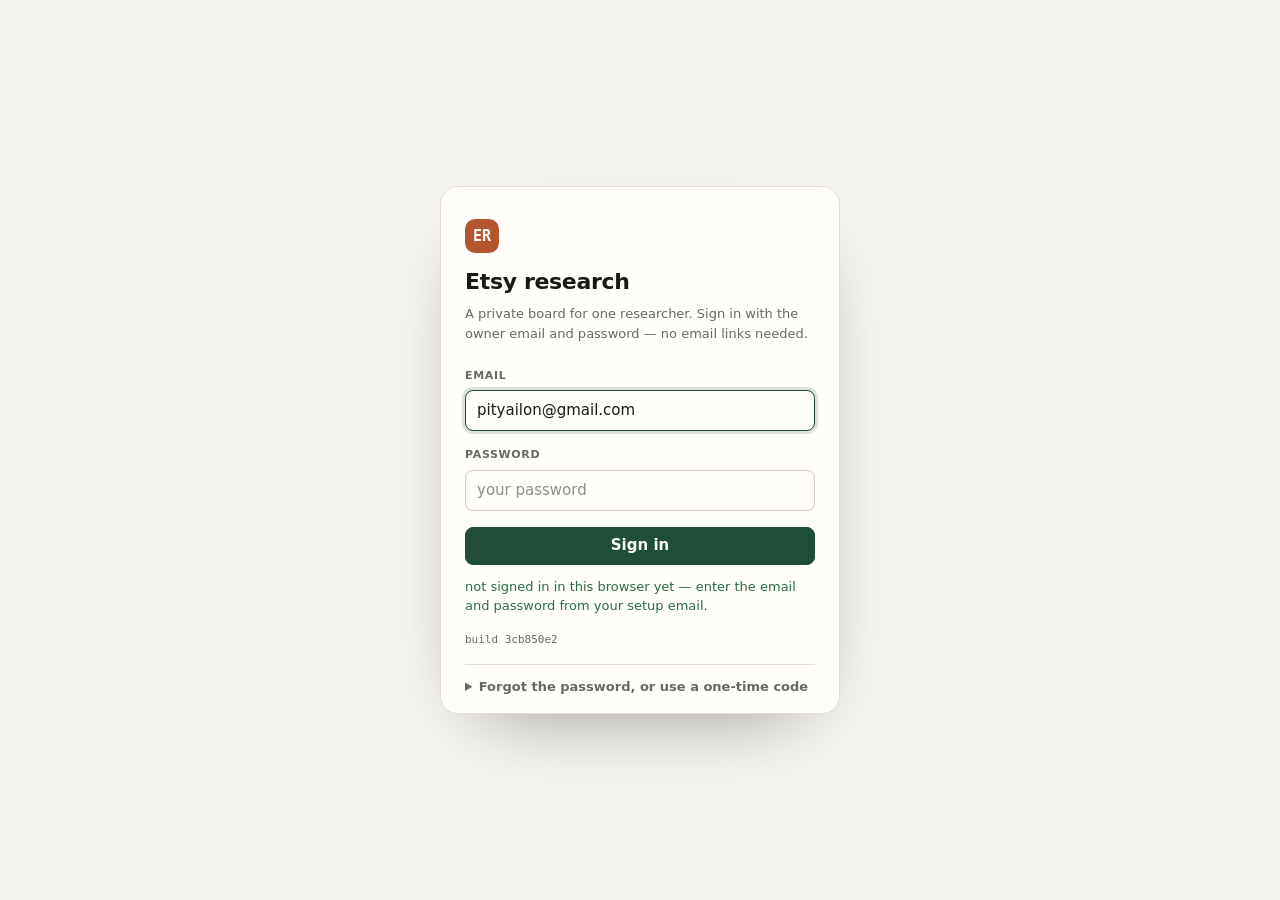
==== index.html @ 50ac9132 "pages: publish the Etsy research board" ====
<!doctype html>
<html lang="en">
<head>
<meta charset="utf-8">
<meta name="build" content="3cb850e2">
<script>
  // Record failures before app.js runs: without this a thrown boot() looks
  // exactly like "signed in but the board never appeared".
  window.__errs = [];
  addEventListener('error', (e) => window.__errs.push(`${e.message} @ ${e.filename}:${e.lineno}`));
  // boot failsafe: if app.js never resolves the session, show the gate anyway
  setTimeout(() => {
    if (document.body.dataset.auth !== 'pending') return;
    document.body.dataset.auth = 'out';
    var g = document.getElementById('gate');
    if (g) g.hidden = false;   // [hidden] now really hides, so clear it
  }, 7000);
  addEventListener('unhandledrejection', (e) => window.__errs.push(`promise: ${(e.reason && e.reason.message) || e.reason}`));
</script>
<meta name="viewport" content="width=device-width, initial-scale=1">
<title>Etsy research — a private board for picking niches</title>
<meta name="description" content="What Etsy sells for each keyword: prices, favourite counts, seller strength and how the search results move over time.">
<meta name="color-scheme" content="light dark">
<link rel="stylesheet" href="./styles.css?v=f08a463a">
<link rel="icon" href="data:image/svg+xml,<svg xmlns='http://www.w3.org/2000/svg' viewBox='0 0 100 100'><rect width='100' height='100' rx='22' fill='%23b4552d'/><text x='50' y='68' font-family='system-ui' font-size='54' font-weight='600' text-anchor='middle' fill='%23fff'>E</text></svg>">
</head>
<body data-auth="pending">
<a class="skip" href="#browse">Skip to the listings</a>
<div id="boot-splash">Checking your session…</div>

<div id="banner" class="banner" hidden></div>

<header class="appbar">
  <div class="shell appbar-in">
    <div class="brand">
      <span class="brand-mark" aria-hidden="true">ER</span>
      <span class="brand-text">
        <b>Etsy research</b>
        <span>private board</span>
      </span>
    </div>
    <div class="appbar-right">
      <span class="crawl-state" title="When the crawler last wrote a listing">
        <span class="dot" id="s-dot"></span>
        <span id="s-seen">—</span>
      </span>
      <button class="btn ghost sm" id="acct-btn" title="account">account</button>
    </div>
  </div>
</header>

<main class="shell">

  <!-- ── at a glance ───────────────────────────────────────────────────── -->
  <section class="kpis" aria-label="What the board holds">
    <div class="kpi">
      <span class="kpi-label">Listings</span>
      <b id="s-listings">—</b>
      <span class="kpi-note">unique products, de-duplicated by Etsy id</span>
    </div>
    <div class="kpi">
      <span class="kpi-label">Readings</span>
      <b id="s-snaps">—</b>
      <span class="kpi-note">price and favourite readings over time</span>
    </div>
    <div class="kpi">
      <span class="kpi-label">Keywords</span>
      <b id="s-queue">—</b>
      <span class="kpi-note">on the crawl schedule</span>
    </div>
    <div class="kpi kpi-budget">
      <span class="kpi-label">Search pages today</span>
      <b id="kpi-pages">—</b>
      <span class="kpi-note" id="kpi-pages-note">loading budget…</span>
      <div class="meter"><i id="kpi-meter"></i></div>
    </div>
  </section>

  <!-- ── market ────────────────────────────────────────────────────────── -->
  <section class="card-block" id="market" aria-labelledby="market-title">
    <div class="block-head">
      <div>
        <h2 id="market-title">Market</h2>
        <div class="title-row"><h3>What each keyword is actually worth</h3></div>
        <p class="block-sub">
          One row per keyword, from its most recent crawl. Read left to right:
          <b>the going price</b>, then <b>how much demand the winners have</b>, then
          <b>how weak the field is</b> — a high price with weak sellers is the opening.
        </p>
      </div>
    </div>

    <div class="table-wrap">
      <table class="data market-table">
        <thead>
          <tr>
            <th scope="col">Keyword</th>
            <th scope="col">Listings in crawl</th>
            <th scope="col">Median price</th>
            <th scope="col">Top 10% favourites</th>
            <th scope="col">Weak sellers</th>
            <th scope="col">Listed ≤ 90 days</th>
            <th scope="col">Next check</th>
          </tr>
        </thead>
        <tbody id="market-body"></tbody>
      </table>
    </div>
    <p class="empty-inline" id="market-empty" hidden>
      Nothing measured yet. Add a keyword below and the next crawl fills this table in.
    </p>

    <p class="note">
      <b>Listings in crawl</b> is the size of that keyword's most recent sample, not its whole
      market. The two shares are measured over the same sample — “listed ≤ 90 days” only counts
      crawls from 6 November 2026 onward, so older rows show a dash rather than a guess.
    </p>

    <dl class="legend">
      <div>
        <dt>Top 10% favourites</dt>
        <dd>The favourite count that puts a listing in the best tenth of results — the bar a new listing has to clear.</dd>
      </div>
      <div>
        <dt>Weak sellers</dt>
        <dd>Share of results with fewer than 50 reviews. High means the field is soft and a new shop can rank.</dd>
      </div>
      <div>
        <dt>Listed ≤ 90 days</dt>
        <dd>Share of listings created in the last three months. High means Etsy is still letting newcomers in.</dd>
      </div>
    </dl>
  </section>

  <!-- ── listings ──────────────────────────────────────────────────────── -->
  <section class="card-block" id="browse" aria-labelledby="browse-title">
    <div class="block-head">
      <div>
        <h2 id="browse-title">Listings</h2>
        <div class="title-row"><h3>Every product the crawler has captured</h3></div>
      </div>
      <div class="toolbar">
        <label class="search-wrap" aria-label="Search listings">
          <svg viewBox="0 0 24 24" aria-hidden="true"><circle cx="11" cy="11" r="7"></circle><path d="m16.5 16.5 4 4"></path></svg>
          <input type="text" id="q" placeholder="Search title, shop or description">
        </label>
        <div class="seg" id="seg" role="group" aria-label="Filter listings">
          <button data-status="all" aria-pressed="true">All</button>
          <button data-status="rising" aria-pressed="false">Rising</button>
          <button data-status="new" aria-pressed="false">New</button>
          <button data-status="starred" aria-pressed="false">Shortlisted</button>
          <button data-status="organic" aria-pressed="false">No ads</button>
        </div>
        <div class="field">
          <select id="sort" aria-label="Sort listings">
            <option value="favorites">Most favourites</option>
            <option value="momentum">Biggest gain since last crawl</option>
            <option value="newest">Newest first seen</option>
            <option value="price_asc">Price, low to high</option>
            <option value="price_desc">Price, high to low</option>
            <option value="reviews">Most reviewed</option>
          </select>
        </div>
        <div class="count" id="count"></div>
      </div>
    </div>

    <div class="grid" id="grid"></div>
    <div class="more" id="more-wrap" hidden><button class="btn ghost" id="more">Show more</button></div>
    <div class="empty" id="empty" hidden>Nothing matches yet. Add a keyword below — the crawler picks it up within the hour.</div>
  </section>

  <!-- ── crawler ───────────────────────────────────────────────────────── -->
  <section class="card-block block-secondary" id="crawler" aria-labelledby="crawler-title">
    <div class="block-head">
      <div>
        <h2 id="crawler-title">Crawler</h2>
        <div class="title-row"><h3>What gets crawled, and when</h3></div>
        <p class="block-sub">
          Each keyword has its own timer and its own place in the search results.
          One wake-up always fetches two search pages, then visits every new listing on them.
        </p>
      </div>
      <div class="now" id="next-up"></div>
    </div>

    <form class="queue-form" id="kw-form" autocomplete="off">
      <div class="field grow">
        <label for="kw">Add a keyword</label>
        <input type="text" id="kw" placeholder="e.g. personalised wedding gift" required minlength="2" maxlength="80">
      </div>
      <div class="field">
        <label for="kw-depth">Page depth <button type="button" class="help" data-help="depth" aria-label="What is page depth?">?</button></label>
        <input type="number" id="kw-depth" value="20" min="1" max="100">
      </div>
      <div class="field">
        <label for="kw-interval">Check every</label>
        <select id="kw-interval"></select>
      </div>
      <button class="btn" type="submit">Add to queue</button>
    </form>

    <div class="bulk" id="bulk" hidden>
      <b id="bulk-count">0 selected</b>
      <span class="bulk-label">check every</span>
      <select id="bulk-interval" aria-label="Interval for selected keywords"></select>
      <button class="btn sm" id="bulk-apply" type="button">Apply</button>
      <button class="btn ghost sm" id="bulk-clear" type="button">Clear</button>
    </div>

    <div class="table-wrap">
      <table class="queue">
        <thead>
          <tr>
            <th class="chk"><input type="checkbox" id="check-all" aria-label="Select all keywords"></th>
            <th>Keyword</th>
            <th>Check every</th>
            <th>Depth</th>
            <th>Lap progress</th>
            <th>Next check</th>
            <th>Last run</th>
            <th class="acts"></th>
          </tr>
        </thead>
        <tbody id="queue-body"></tbody>
      </table>
      <p class="queue-empty" id="queue-empty" hidden>No keywords yet. Add one above and the runner picks it up within the hour.</p>
    </div>

    <div class="explainers">
      <details class="explain" id="explain-depth">
        <summary>What is “page depth”?</summary>
        <div class="explain-body" id="depth-explain"></div>
      </details>
      <details class="explain" id="explain-interval">
        <summary>What does “check every” change?</summary>
        <div class="explain-body" id="interval-explain"></div>
      </details>
    </div>

    <div class="budget">
      <div class="budget-head">
        <b>Today's crawl budget</b>
        <span id="budget-text">—</span>
      </div>
      <div class="meter"><i id="budget-bar"></i></div>
      <div class="budget-foot">
        <span id="demand-text"></span>
        <span class="budget-set">
          <label for="budget-input">pages/day</label>
          <input type="number" id="budget-input" min="6" max="200" step="2">
          <button class="btn ghost sm" id="budget-save" type="button">Save</button>
        </span>
      </div>
    </div>
  </section>

  <!-- ── runs ──────────────────────────────────────────────────────────── -->
  <section class="card-block" id="runs-block" aria-labelledby="runs-title">
    <div class="block-head">
      <div>
        <h2 id="runs-title">Recent slices</h2>
        <div class="title-row"><h3>Every wake-up, and whether Etsy let it through</h3></div>
        <p class="block-sub">A slice is two search pages plus the listings on them. Challenges are the slider puzzles Etsy served.</p>
      </div>
    </div>
    <div class="table-wrap">
      <table class="runs">
        <thead><tr><th>Started</th><th>Keyword</th><th>Pages</th><th>Result</th><th>Listings</th><th>Challenges</th></tr></thead>
        <tbody id="runs"></tbody>
      </table>
    </div>
  </section>
</main>

<div class="scrim" id="scrim"></div>
<aside class="drawer" id="drawer" aria-hidden="true" aria-label="Listing details">
  <button class="close" id="drawer-close" aria-label="Close">✕</button>
  <div id="drawer-body"></div>
</aside>

<div class="scrim2" id="confirm-scrim" hidden></div>
<div class="modal small" id="confirm" role="dialog" aria-modal="true" aria-labelledby="confirm-title" hidden>
  <h3 id="confirm-title">Are you sure?</h3>
  <p class="sub" id="confirm-body"></p>
  <div class="modal-foot">
    <button class="btn" id="confirm-ok" type="button">Confirm</button>
    <button class="btn ghost" id="confirm-cancel" type="button">Cancel</button>
  </div>
</div>

<!-- ── sign-in gate ────────────────────────────────────────────────────── -->
<section class="gate" id="gate" hidden>
  <form class="gate-card" id="gate-form" onsubmit="return window.__gateReady ? true : window.__gateStale()">
    <div class="gate-mark" aria-hidden="true">ER</div>
    <h1>Etsy research</h1>
    <p class="gate-sub">A private board for one researcher. Sign in with the owner email and password — no email links needed.</p>
    <label for="gate-email">Email</label>
    <input type="email" id="gate-email" value="pityailon@gmail.com" autocomplete="username" spellcheck="false" required>
    <label for="gate-pw">Password</label>
    <input type="password" id="gate-pw" autocomplete="current-password" autocapitalize="off" autocorrect="off" spellcheck="false" placeholder="your password" required>
    <button class="btn" id="gate-signin" type="submit">Sign in</button>
    <p class="gate-msg" id="gate-msg" hidden></p>
    <p class="gate-foot mono-note">build <span id="build-tag">not loaded</span></p>
    <details class="gate-alt">
      <summary>Forgot the password, or use a one-time code</summary>
      <p>Type the code from a sign-in email, paste a sign-in link, or send yourself a fresh link.</p>
      <input type="text" id="gate-paste" placeholder="8-digit code, or the whole link" spellcheck="false" autocomplete="off">
      <button class="btn ghost" id="gate-verify" type="button">Sign in with this</button>
      <button class="btn ghost" id="gate-send" type="button">Email me a link instead</button>
    </details>
  </form>
</section>

<div class="toast" id="toast" role="status" aria-live="polite"></div>

<div class="scrim2" id="acct-scrim" hidden></div>
<div class="modal small" id="acct" hidden role="dialog" aria-modal="true" aria-labelledby="acct-title">
  <h2 id="acct-title">Account</h2>
  <p class="mono-note">Signed in as <b id="acct-who">—</b></p>
  <div class="modal-actions">
    <button class="btn ghost" id="acct-close" type="button">Close</button>
    <button class="btn ghost" id="acct-pw" type="button">Change password</button>
    <button class="btn danger" id="acct-out" type="button">Sign out</button>
  </div>
</div>

<div class="scrim2" id="pw-scrim" hidden></div>
<div class="modal small" id="pw" hidden role="dialog" aria-modal="true" aria-labelledby="pw-title">
  <h2 id="pw-title">Change password</h2>
  <label for="pw-new">New password</label>
  <input type="password" id="pw-new" autocomplete="new-password" autocapitalize="off" autocorrect="off" spellcheck="false" placeholder="at least 6 characters">
  <label for="pw-new2">Repeat it</label>
  <input type="password" id="pw-new2" autocomplete="new-password">
  <p class="mono-note" id="pw-msg"></p>
  <div class="modal-actions">
    <button class="btn ghost" id="pw-cancel" type="button">Cancel</button>
    <button class="btn" id="pw-save" type="button">Save password</button>
  </div>
</div>

<script>
  // "I click Sign in and nothing happens" means app.js never ran: GitHub Pages
  // caches HTML for 10 minutes, so a stale index.html can point at a stale (or
  // missing) app.js while the page still looks finished.
  //   * the build id is fetched fresh every load and the scripts loaded with it,
  //     so an old shell still executes the newest code;
  //   * if the app never binds the form, pressing the button explains itself
  //     instead of quietly reloading the page.
  window.__gateStale = function () {
    var m = document.getElementById('gate-msg');
    if (m) {
      m.hidden = false;
      m.innerHTML = 'This page did not finish loading. <a href="./?v=' + Date.now() +
        '">Reload the latest version</a> and try again.';
    }
    return false;
  };

  (function () {
    function load(file, ver) {
      return new Promise(function (resolve) {
        var el = document.createElement('script');
        el.src = './' + file + (ver ? '?v=' + ver : '');
        el.onload = el.onerror = resolve;
        document.body.appendChild(el);
      });
    }
    function boot(ver) {
      window.__BUILD = ver || '';
      // same reason as the scripts: a content-hashed href defeats the 10-minute
      // cache even when the shell itself is stale
      var css = document.querySelector('link[href*="./styles.css?v=f08a463a"]');
      if (css && ver) css.href = './styles.css?v=' + ver;
      return load('config.js', ver).then(function () { return load('app.js', ver); });
    }
    fetch('./version.json?t=' + Date.now(), { cache: 'no-store' })
      .then(function (r) { return r.ok ? r.json() : {}; })
      .then(function (v) { return boot(v && v.build); })
      .catch(function () { return boot(''); });
  })();
</script>
</body>
</html>
---- styles.css ----
/* ─────────────────────────────────────────────────────────────────────────────
   Etsy research — board styles

   Design notes
   ------------
   Surface: Monitor (primary) + Explore (secondary). The board is read at a
   glance, several times a day: numbers first, decoration last. So the layout is
   a KPI strip → a market table (the decision) → the listing grid → the crawler
   machinery. No hero, no icon tiles, no gradients.

   Tokens only. Every colour, space and radius below is a variable, so the dark
   variant is a token override rather than a second stylesheet. Numbers are
   tabular everywhere they can change, so columns do not jitter between crawls.
   ──────────────────────────────────────────────────────────────────────────── */

:root {
  color-scheme: light;

  /* surfaces */
  --paper: #f6f4ef;
  --surface: #fffefb;
  --surface-2: #f1eee6;
  --surface-3: #e9e5db;
  --line: #e3ded2;
  --line-strong: #d2cbbd;

  /* ink */
  --ink: #171a16;
  --ink-2: #3c423a;
  --muted: #656b61;   /* 4.99 on paper, 5.44 on surface — passes AA at 12px */
  --muted-2: #8b9186;

  /* accents — terracotta is Etsy's, green is "your money" */
  --brand: #b4552d;
  --brand-soft: #f6e7df;
  --accent: #1f4d3a;
  --accent-soft: #e4ece5;
  --up: #2c6a45;
  --down: #9c3d2e;
  --warn: #8d601c;
  --warn-soft: #f7ecd8;

  /* shape */
  --r-sm: 8px;
  --r: 12px;
  --r-lg: 18px;
  --shadow-1: 0 1px 2px rgb(23 26 22 / .05);
  --shadow-2: 0 1px 2px rgb(23 26 22 / .05), 0 10px 28px -12px rgb(23 26 22 / .18);

  /* type */
  --font: ui-sans-serif, system-ui, -apple-system, "Segoe UI", Roboto, "Helvetica Neue", Arial, sans-serif;
  --mono: ui-monospace, SFMono-Regular, "SF Mono", Menlo, Consolas, monospace;
  --t-xs: .6875rem;
  --t-sm: .8125rem;
  --t-base: .9375rem;
  --t-md: 1.0625rem;
  --t-lg: 1.375rem;
  --t-xl: 1.75rem;

  /* space */
  --s-1: 4px; --s-2: 8px; --s-3: 12px; --s-4: 16px;
  --s-5: 24px; --s-6: 32px; --s-7: 48px;
}

@media (prefers-color-scheme: dark) {
  :root {
    color-scheme: dark;
    --paper: #141614;
    --surface: #1b1e1b;
    --surface-2: #212521;
    --surface-3: #2a2e29;
    --line: #2e332d;
    --line-strong: #3d423b;
    --ink: #f2f1ec;
    --ink-2: #cfd2c9;
    --muted: #9aa093;
    --muted-2: #7d8377;
    --brand: #d97a52;
    --brand-soft: #3a251c;
    --accent: #7fb79a;
    --accent-soft: #22352b;
    --up: #7fb79a;
    --down: #e08d7c;
    --warn: #d9b072;
    --warn-soft: #33291a;
    --shadow-1: 0 1px 2px rgb(0 0 0 / .4);
    --shadow-2: 0 1px 2px rgb(0 0 0 / .4), 0 12px 30px -14px rgb(0 0 0 / .7);
  }
  .thumb img { filter: brightness(.94); }
}

*, *::before, *::after { box-sizing: border-box; }

html { -webkit-text-size-adjust: 100%; }

body {
  margin: 0;
  background: var(--paper);
  color: var(--ink);
  font: var(--t-base)/1.5 var(--font);
  -webkit-font-smoothing: antialiased;
  text-rendering: optimizeLegibility;
}

h1, h2, h3, h4 { margin: 0; line-height: 1.2; letter-spacing: -.015em; font-weight: 600; }
p { margin: 0; }
a { color: inherit; }
b, strong { font-weight: 600; }

/* every number that can change is tabular */
.num, .kpi b, .data td, .data th, .price, .delta, .stat b, .kv dd, .meter-note,
.metrics b, .share b, .count, .runs td, .runs th, .budget-head b {
  font-variant-numeric: tabular-nums;
  font-feature-settings: "tnum" 1, "ss01" 1;
}

.skip {
  position: absolute; left: -999px; top: 0; z-index: 100;
  background: var(--surface); color: var(--ink); padding: 10px 14px;
  border: 1px solid var(--line-strong); border-radius: var(--r-sm);
}
.skip:focus { left: 12px; top: 12px; }

:focus-visible {
  outline: 2px solid var(--accent);
  outline-offset: 2px;
  border-radius: 4px;
}

/* ── shell ─────────────────────────────────────────────────────────────────── */
.shell {
  width: 100%;
  max-width: 1440px;
  margin-inline: auto;
  padding-inline: clamp(16px, 3vw, 40px);
}
main.shell { padding-bottom: 96px; }

/* ── app bar ───────────────────────────────────────────────────────────────── */
.appbar {
  position: sticky; top: 0; z-index: 30;
  background: color-mix(in oklab, var(--paper) 88%, transparent);
  backdrop-filter: blur(12px) saturate(1.2);
  border-bottom: 1px solid var(--line);
}
.appbar-in {
  display: flex; align-items: center; gap: var(--s-4);
  min-height: 58px;
}
.brand { display: flex; align-items: center; gap: 10px; min-width: 0; }
.brand-mark {
  width: 26px; height: 26px; border-radius: 8px; flex: none;
  background: var(--brand); color: #fff;
  display: grid; place-items: center;
  font: 600 13px/1 var(--mono);
  letter-spacing: -.02em;
}
.brand-text { display: flex; flex-direction: column; line-height: 1.15; min-width: 0; }
.brand-text b { font-size: var(--t-base); letter-spacing: -.01em; }
.brand-text span { font-size: var(--t-xs); color: var(--muted); letter-spacing: .06em; text-transform: uppercase; }

.appbar-right { margin-left: auto; display: flex; align-items: center; gap: var(--s-3); }
.crawl-state {
  display: inline-flex; align-items: center; gap: 7px;
  font-size: var(--t-sm); color: var(--muted);
  padding: 5px 11px; border: 1px solid var(--line); border-radius: 999px;
  background: var(--surface); white-space: nowrap;
}
.dot { width: 7px; height: 7px; border-radius: 50%; background: var(--up); flex: none; }
.dot.warn { background: var(--warn); }
.dot.off { background: var(--down); }
.dot.live { box-shadow: 0 0 0 3px color-mix(in oklab, var(--up) 22%, transparent); }

/* ── buttons & controls ────────────────────────────────────────────────────── */
.btn {
  font: 550 var(--t-base)/1 var(--font);
  display: inline-flex; align-items: center; justify-content: center; gap: 7px;
  min-height: 38px; padding: 0 16px;
  border-radius: var(--r-sm); border: 1px solid var(--accent);
  background: var(--accent); color: #fdfcf9; cursor: pointer;
  transition: background .14s ease, border-color .14s ease, transform .08s ease;
}
.btn:hover { background: color-mix(in oklab, var(--accent) 88%, black); border-color: color-mix(in oklab, var(--accent) 88%, black); }
.btn:active { transform: translateY(1px); }
.btn.ghost { background: transparent; color: var(--ink-2); border-color: var(--line-strong); }
.btn.ghost:hover { background: var(--surface-2); border-color: var(--line-strong); }
.btn.sm { min-height: 30px; padding: 0 10px; font-size: var(--t-sm); border-radius: 7px; }
.btn.danger { background: var(--down); border-color: var(--down); color: #fff; }
.btn.danger:hover { background: color-mix(in oklab, var(--down) 88%, black); }
.btn[disabled] { opacity: .45; cursor: not-allowed; }

.field { display: flex; flex-direction: column; gap: 6px; min-width: 0; }
.field.grow { flex: 1; }
.field label, .kpi-label, .block-head h2, .kv dt, .legend dt, .drawer h4 {
  font-size: var(--t-xs); font-weight: 600; letter-spacing: .08em;
  text-transform: uppercase; color: var(--muted);
  display: flex; align-items: center; gap: 6px;
}
input[type=text], input[type=number], input[type=password], input[type=email], select, textarea {
  font: var(--t-base)/1.4 var(--font);
  color: var(--ink); background: var(--surface);
  border: 1px solid var(--line-strong); border-radius: var(--r-sm);
  padding: 9px 11px; min-width: 0; width: 100%;
  transition: border-color .12s ease, box-shadow .12s ease;
}
input::placeholder { color: var(--muted-2); }
input:focus, select:focus, textarea:focus {
  outline: none; border-color: var(--accent);
  box-shadow: 0 0 0 3px color-mix(in oklab, var(--accent) 16%, transparent);
}
select { appearance: none; background-image: linear-gradient(45deg, transparent 50%, var(--muted) 50%), linear-gradient(135deg, var(--muted) 50%, transparent 50%); background-position: calc(100% - 15px) 52%, calc(100% - 10px) 52%; background-size: 5px 5px, 5px 5px; background-repeat: no-repeat; padding-right: 28px; }
.help {
  width: 15px; height: 15px; border-radius: 50%; border: 1px solid var(--line-strong);
  background: var(--surface-2); color: var(--muted); font: 700 9.5px/1 var(--font);
  display: inline-grid; place-items: center; cursor: pointer; padding: 0;
}
.help:hover { background: var(--accent); border-color: var(--accent); color: #fff; }

/* ── KPI strip ─────────────────────────────────────────────────────────────── */
.kpis {
  display: grid;
  grid-template-columns: repeat(4, minmax(0, 1fr));
  border-bottom: 1px solid var(--line);
  margin-bottom: var(--s-6);
}
.kpi {
  padding: var(--s-5) var(--s-5) var(--s-4) 0;
  display: flex; flex-direction: column; gap: 6px;
  border-right: 1px solid var(--line);
}
.kpi + .kpi { padding-left: var(--s-5); }
.kpi:last-child { border-right: 0; }
.kpi b { font-size: var(--t-xl); font-weight: 620; letter-spacing: -.02em; line-height: 1; }
.kpi-note { font-size: var(--t-sm); color: var(--muted); }
.kpi-budget .meter { margin-top: 10px; }

/* ── blocks ────────────────────────────────────────────────────────────────── */
.card-block {
  background: var(--surface);
  border: 1px solid var(--line);
  border-radius: var(--r-lg);
  padding: var(--s-5) var(--s-5) var(--s-4);
  margin-bottom: var(--s-5);
  box-shadow: var(--shadow-1);
}
.block-head {
  display: flex; align-items: flex-start; gap: var(--s-4);
  flex-wrap: wrap; margin-bottom: var(--s-4);
}
.block-head h2 {
  font-size: var(--t-xs); letter-spacing: .1em; color: var(--muted);
  margin-bottom: 0;
}
.block-head .title-row { display: flex; align-items: baseline; gap: 10px; }
.block-head .title-row h3 { font-size: var(--t-md); letter-spacing: -.01em; }
.block-sub { margin-top: 6px; font-size: var(--t-sm); color: var(--muted); max-width: 74ch; line-height: 1.55; }
.block-head .toolbar { margin-left: auto; }

/* ── market table ──────────────────────────────────────────────────────────── */
.table-wrap { overflow-x: auto; margin-inline: calc(var(--s-1) * -1); }
table.data {
  width: 100%; border-collapse: collapse; font-size: var(--t-sm);
}
table.data th {
  text-align: right; font-size: var(--t-xs); font-weight: 600; letter-spacing: .06em;
  text-transform: uppercase; color: var(--muted); white-space: nowrap;
  padding: 8px 12px; border-bottom: 1px solid var(--line-strong);
}
table.data th:first-child, table.data td:first-child { text-align: left; padding-left: var(--s-2); }
table.data td {
  padding: 13px 12px; border-bottom: 1px solid var(--line);
  text-align: right; white-space: nowrap;
}
table.data tbody tr:last-child td { border-bottom: 0; }
table.data tbody tr { transition: background .12s ease; }
table.data tbody tr:hover { background: var(--surface-2); }
table.data .kw { font-weight: 600; font-size: var(--t-base); letter-spacing: -.005em; }
table.data .dim { color: var(--muted); }
table.data .strong { font-weight: 600; }

/* thin share bar: a number is precise, a bar is scannable — use both */
.share { display: inline-flex; align-items: center; gap: 8px; justify-content: flex-end; }
.share i {
  display: block; width: 54px; height: 4px; border-radius: 3px;
  background: var(--surface-3); overflow: hidden;
}
.share i b { display: block; height: 100%; background: var(--up); border-radius: 3px; }
.share.low i b { background: var(--warn); }
.share.high i b { background: var(--up); }
.share .pct { min-width: 34px; text-align: right; font-variant-numeric: tabular-nums; }

.legend {
  display: grid; grid-template-columns: repeat(3, minmax(0, 1fr));
  gap: var(--s-3) var(--s-5); margin: var(--s-4) 0 0;
  padding-top: var(--s-4); border-top: 1px solid var(--line);
}
.legend div { display: flex; flex-direction: column; gap: 3px; }
.legend dd { margin: 0; font-size: var(--t-sm); color: var(--muted); line-height: 1.45; }
.legend dt { color: var(--ink-2); }

.empty-inline {
  padding: var(--s-5); text-align: center; color: var(--muted); font-size: var(--t-sm);
  background: var(--surface-2); border-radius: var(--r); margin-top: var(--s-3);
}

/* ── browse toolbar ────────────────────────────────────────────────────────── */
.toolbar { display: flex; align-items: center; gap: var(--s-3); flex-wrap: wrap; }
.search-wrap { position: relative; min-width: 240px; flex: 1; max-width: 360px; }
.search-wrap input { padding-left: 32px; }
.search-wrap svg { position: absolute; left: 10px; top: 50%; transform: translateY(-50%); width: 15px; height: 15px; stroke: var(--muted); fill: none; stroke-width: 1.8; pointer-events: none; }

.seg {
  display: inline-flex; padding: 3px; gap: 2px;
  background: var(--surface-2); border: 1px solid var(--line); border-radius: 999px;
}
.seg button {
  font: 550 var(--t-sm)/1 var(--font); color: var(--muted);
  border: 0; background: transparent; cursor: pointer;
  padding: 7px 13px; border-radius: 999px; white-space: nowrap;
  transition: background .12s ease, color .12s ease;
}
.seg button:hover { color: var(--ink); }
.seg button[aria-pressed="true"] { background: var(--ink); color: var(--paper); }
.count { color: var(--muted); font-size: var(--t-sm); margin-left: auto; }

/* ── listing grid ──────────────────────────────────────────────────────────── */
.grid {
  display: grid; gap: var(--s-4);
  grid-template-columns: repeat(auto-fill, minmax(248px, 1fr));
  margin-top: var(--s-4);
}
.card {
  background: var(--surface); border: 1px solid var(--line);
  border-radius: var(--r); overflow: hidden;
  display: flex; flex-direction: column;
  transition: border-color .14s ease, box-shadow .14s ease, transform .14s ease;
}
.card:hover { border-color: var(--line-strong); box-shadow: var(--shadow-2); transform: translateY(-2px); }
.card:focus-within { border-color: var(--accent); }
.thumb {
  position: relative; aspect-ratio: 4 / 3; background: var(--surface-2);
  overflow: hidden; cursor: zoom-in;
}
.thumb img { width: 100%; height: 100%; object-fit: cover; display: block; transition: transform .35s ease; }
.card:hover .thumb img { transform: scale(1.025); }
.thumb .star {
  position: absolute; top: 8px; right: 8px; width: 30px; height: 30px;
  display: grid; place-items: center;
  border-radius: 50%; border: 1px solid color-mix(in oklab, var(--line) 60%, transparent);
  background: color-mix(in oklab, var(--surface) 88%, transparent);
  color: var(--muted-2); cursor: pointer; font-size: 14px; line-height: 1;
  backdrop-filter: blur(6px);
  transition: color .12s ease, transform .12s ease;
}
.thumb .star:hover { transform: scale(1.06); color: var(--warn); }
.thumb .star[data-on="true"] { color: var(--warn); }
.badge-ad {
  position: absolute; top: 8px; left: 8px;
  font: 700 var(--t-xs)/1 var(--font); letter-spacing: .08em; text-transform: uppercase;
  color: #fff; background: color-mix(in oklab, var(--ink) 78%, transparent);
  padding: 4px 7px; border-radius: 5px; backdrop-filter: blur(4px);
}
.card .body { padding: var(--s-3) var(--s-3) var(--s-3); display: flex; flex-direction: column; gap: 8px; flex: 1; }
.card .shop { font-size: var(--t-xs); color: var(--muted); letter-spacing: .04em; text-transform: uppercase; }
.card h3 {
  margin: 0; font-size: var(--t-base); font-weight: 550; line-height: 1.35;
  display: -webkit-box; -webkit-line-clamp: 2; -webkit-box-orient: vertical; overflow: hidden;
  min-height: 2.7em;
}
.card .metrics {
  display: grid; grid-template-columns: repeat(3, 1fr);
  gap: 2px; margin-top: auto; padding-top: 10px;
  border-top: 1px solid var(--line);
}
.card .metrics div { display: flex; flex-direction: column; gap: 1px; min-width: 0; }
.card .metrics b { font-size: var(--t-base); font-weight: 600; letter-spacing: -.01em; }
.card .metrics span { font-size: 10.5px; color: var(--muted); letter-spacing: .05em; text-transform: uppercase; }
.card .metrics .delta { font-size: 10.5px; font-weight: 600; letter-spacing: 0; text-transform: none; }
.card .tags { display: flex; gap: 5px; flex-wrap: wrap; }
.tag {
  font-size: 10.5px; letter-spacing: .02em; color: var(--muted);
  border: 1px solid var(--line); border-radius: 5px; padding: 2px 6px;
  background: var(--surface-2); white-space: nowrap;
}
.tag.ad { border-color: color-mix(in oklab, var(--brand) 40%, var(--line)); color: var(--brand); background: var(--brand-soft); text-transform: uppercase; letter-spacing: .06em; font-weight: 600; }
.tag.quiet { opacity: .78; }
.card .actions { display: flex; gap: 6px; padding: 0 var(--s-3) var(--s-3); }
.card .actions a, .card .actions button {
  flex: 1; display: inline-flex; align-items: center; justify-content: center;
  min-height: 32px; font: 550 var(--t-sm)/1 var(--font);
  text-decoration: none; color: var(--ink-2); cursor: pointer;
  background: var(--surface-2); border: 1px solid var(--line); border-radius: 7px;
  transition: background .12s ease, border-color .12s ease;
}
.card .actions a:hover, .card .actions button:hover { background: var(--surface-3); border-color: var(--line-strong); }
.card .actions a:last-child { background: transparent; }

.delta { font-size: var(--t-sm); color: var(--muted); }
.delta.up { color: var(--up); }
.delta.down { color: var(--down); }
.price { font-size: var(--t-md); font-weight: 620; }

.more { display: flex; justify-content: center; margin-top: var(--s-5); }
.empty { text-align: center; color: var(--muted); padding: var(--s-7) var(--s-4); font-size: var(--t-sm); }

/* ── crawler block (secondary) ─────────────────────────────────────────────── */
.block-secondary { background: var(--surface-2); box-shadow: none; }
.queue-form { display: flex; gap: var(--s-3); flex-wrap: wrap; align-items: flex-end; }
.queue-form .btn { min-height: 38px; }
#kw { width: 100%; }
#kw-depth { width: 88px; }

.bulk {
  display: flex; align-items: center; gap: var(--s-3); flex-wrap: wrap;
  margin-top: var(--s-3); padding: 10px 14px; border-radius: var(--r-sm);
  background: var(--accent-soft); border: 1px solid color-mix(in oklab, var(--accent) 25%, var(--line));
  font-size: var(--t-sm);
}
.bulk-label { color: var(--muted); }
.bulk select { width: auto; padding: 6px 26px 6px 9px; }

table.queue { width: 100%; border-collapse: collapse; font-size: var(--t-sm); }
table.queue th {
  text-align: left; font-size: var(--t-xs); font-weight: 600; letter-spacing: .06em;
  text-transform: uppercase; color: var(--muted); padding: 8px 10px;
  border-bottom: 1px solid var(--line-strong); white-space: nowrap;
}
table.queue td { padding: 12px 10px; border-bottom: 1px solid var(--line); vertical-align: middle; }
table.queue tr:last-child td { border-bottom: 0; }
table.queue tr:hover td { background: color-mix(in oklab, var(--surface) 60%, transparent); }
table.queue .chk { width: 28px; }
.kw-name { display: flex; align-items: center; gap: 8px; }
.kw-name b { font-weight: 600; }
.pill {
  font-size: 10.5px; font-weight: 600; letter-spacing: .06em; text-transform: uppercase;
  padding: 3px 7px; border-radius: 999px; white-space: nowrap;
}
.pill.queued { background: var(--surface-3); color: var(--ink-2); }
.pill.running { background: var(--accent-soft); color: var(--up); }
.pill.blocked { background: color-mix(in oklab, var(--down) 14%, var(--surface)); color: var(--down); }
.pill.paused { background: var(--warn-soft); color: var(--warn); }
table.queue select.iv { padding: 6px 24px 6px 8px; font-size: var(--t-sm); width: auto; }
table.queue input.dp { width: 66px; padding: 6px 8px; font-size: var(--t-sm); }
.prog { min-width: 180px; }
.prog > span { display: block; font-size: var(--t-sm); }
.prog .bar { height: 4px; border-radius: 3px; background: var(--surface-3); margin: 6px 0 4px; overflow: hidden; }
.prog .bar i { display: block; height: 100%; background: var(--up); border-radius: 3px; }
.tiny { font-size: var(--t-xs); color: var(--muted); }
td.due, td.last { white-space: nowrap; }
td.last { color: var(--muted); }
td.acts { text-align: right; white-space: nowrap; }
td.acts button {
  border: 1px solid var(--line-strong); background: var(--surface); color: var(--muted);
  cursor: pointer; font-size: 11px; line-height: 1; padding: 6px 8px; border-radius: 6px; margin-left: 4px;
}
td.acts button:hover { background: var(--surface-3); color: var(--ink); }
.now-tag { color: var(--up); }
.now { display: flex; flex-wrap: wrap; gap: 6px; justify-content: flex-end; }
.next-chip {
  display: inline-flex; align-items: center; gap: 6px; white-space: nowrap;
  font-size: var(--t-xs); color: var(--muted);
  background: var(--surface-2); border: 1px solid var(--line);
  border-radius: 999px; padding: 4px 10px;
}
.next-chip b { color: var(--ink-2); font-weight: 600; }
.next-chip .sep { color: var(--line-strong); }
.note { margin: var(--s-3) 0 0; font-size: var(--t-xs); color: var(--muted); line-height: 1.5; max-width: 82ch; }
.note b { color: var(--ink-2); }
input.pick, .chk input { width: 15px; height: 15px; accent-color: var(--brand); cursor: pointer; }
.muted { color: var(--muted); }
.warn { color: var(--warn); }
.ok { color: var(--up); }
.bad { color: var(--down); }
.queue-empty { color: var(--muted); font-size: var(--t-sm); padding: var(--s-4) 2px 2px; }

.explainers { margin-top: var(--s-4); border-top: 1px solid var(--line); padding-top: var(--s-2); }
.explain { border-bottom: 1px solid var(--line); }
.explain:last-child { border-bottom: 0; }
.explain summary {
  cursor: pointer; padding: 10px 2px; font-size: var(--t-sm); font-weight: 550; color: var(--ink-2);
  list-style: none; display: flex; align-items: center; gap: 8px;
}
.explain summary::-webkit-details-marker { display: none; }
.explain summary::before { content: "▸"; color: var(--muted); font-size: 10px; transition: transform .15s ease; }
.explain[open] summary::before { transform: rotate(90deg); }
.explain-body { padding: 0 2px 14px 18px; font-size: var(--t-sm); line-height: 1.65; color: var(--ink-2); }
.explain-body p { margin: 0 0 8px; }
.explain-body p:last-child { margin: 0; }

/* ── budget ────────────────────────────────────────────────────────────────── */
.budget {
  margin-top: var(--s-4); padding: var(--s-4);
  border-radius: var(--r); background: var(--surface); border: 1px solid var(--line);
}
.budget-head { display: flex; justify-content: space-between; align-items: baseline; gap: var(--s-3); font-size: var(--t-sm); }
.budget-head b { font-size: var(--t-xs); letter-spacing: .08em; text-transform: uppercase; color: var(--muted); font-weight: 600; }
.meter { height: 6px; border-radius: 4px; background: var(--surface-3); overflow: hidden; margin: 9px 0; }
.meter i { display: block; height: 100%; width: 0; background: var(--up); border-radius: 4px; transition: width .35s ease; }
.meter i.high { background: var(--warn); }
.meter i.full { background: var(--down); }
.budget-foot { display: flex; justify-content: space-between; gap: var(--s-3); flex-wrap: wrap; align-items: center; font-size: var(--t-sm); }
.budget-set { display: flex; align-items: center; gap: 7px; color: var(--muted); }
.budget-set input { width: 74px; padding: 5px 8px; }

/* ── runs ──────────────────────────────────────────────────────────────────── */
table.runs { width: 100%; border-collapse: collapse; font-size: var(--t-sm); }
table.runs th {
  text-align: left; font-size: var(--t-xs); font-weight: 600; letter-spacing: .06em;
  text-transform: uppercase; color: var(--muted); padding: 8px 10px;
  border-bottom: 1px solid var(--line-strong);
}
table.runs td { padding: 10px; border-bottom: 1px solid var(--line); }
table.runs tr:last-child td { border-bottom: 0; }

/* ── drawer ────────────────────────────────────────────────────────────────── */
.scrim {
  position: fixed; inset: 0; background: color-mix(in oklab, var(--ink) 38%, transparent);
  opacity: 0; pointer-events: none; transition: opacity .18s ease; z-index: 40;
}
.scrim.open { opacity: 1; pointer-events: auto; }
.drawer {
  position: fixed; top: 0; right: 0; height: 100%; width: min(620px, 96vw);
  background: var(--surface); border-left: 1px solid var(--line); z-index: 50;
  transform: translateX(102%); transition: transform .24s cubic-bezier(.3,.8,.3,1);
  overflow-y: auto; padding: var(--s-5) var(--s-6) 80px;
}
.drawer.open { transform: none; }
.drawer .close {
  position: sticky; top: 0; float: right; margin: -6px -10px 0 0;
  width: 34px; height: 34px; border-radius: 50%; border: 1px solid var(--line);
  background: var(--surface); color: var(--muted); cursor: pointer; font-size: 16px;
}
.drawer .close:hover { background: var(--surface-2); color: var(--ink); }
.drawer img.hero { width: 100%; aspect-ratio: 16 / 10; object-fit: cover; border-radius: var(--r); margin-bottom: var(--s-4); background: var(--surface-2); }
.drawer h2 { font-size: var(--t-lg); margin-bottom: 6px; }
.drawer .shop { color: var(--muted); font-size: var(--t-sm); margin-bottom: var(--s-4); }
.drawer h4 { margin: var(--s-5) 0 var(--s-2); }
.kv { display: grid; grid-template-columns: 132px 1fr; gap: 9px var(--s-3); margin: 0; font-size: var(--t-sm); }
.kv dt { color: var(--muted); text-transform: none; letter-spacing: 0; font-size: var(--t-sm); font-weight: 500; display: block; }
.kv dd { margin: 0; }
.desc {
  white-space: pre-wrap; font-size: var(--t-sm); line-height: 1.65; color: var(--ink-2);
  border-top: 1px solid var(--line); padding-top: var(--s-4); margin-top: var(--s-5);
  max-height: 320px; overflow-y: auto;
}

/* ── toast ─────────────────────────────────────────────────────────────────── */
.toast {
  position: fixed; left: 50%; bottom: 24px; transform: translate(-50%, 12px);
  background: var(--ink); color: var(--paper); padding: 11px 16px; border-radius: var(--r-sm);
  font-size: var(--t-sm); opacity: 0; pointer-events: none; transition: .2s ease; z-index: 70;
  box-shadow: var(--shadow-2); max-width: min(520px, 92vw);
}
.toast.show { opacity: 1; transform: translate(-50%, 0); }

/* ── modals ────────────────────────────────────────────────────────────────── */
.scrim2 { position: fixed; inset: 0; background: color-mix(in oklab, var(--ink) 40%, transparent); z-index: 60; }
.modal {
  position: fixed; z-index: 61; left: 50%; top: 50%; transform: translate(-50%, -50%);
  width: min(420px, calc(100vw - 32px)); max-height: min(86vh, 640px); overflow-y: auto;
  background: var(--surface); border: 1px solid var(--line); border-radius: var(--r-lg);
  padding: var(--s-5); box-shadow: 0 30px 70px -30px rgb(0 0 0 / .5);
}
.modal.small { width: min(380px, calc(100vw - 32px)); }
.modal h2, .modal h3 { font-size: var(--t-md); margin-bottom: 10px; }
.modal .sub { font-size: var(--t-sm); color: var(--muted); line-height: 1.5; margin-bottom: var(--s-3); }
.modal label { display: block; font-size: var(--t-xs); font-weight: 600; letter-spacing: .06em; text-transform: uppercase; color: var(--muted); margin: 14px 0 6px; }
.modal input { width: 100%; }
.modal-actions, .modal-foot { display: flex; gap: 8px; flex-wrap: wrap; margin-top: var(--s-4); }
.modal-foot .btn:first-child { margin-right: auto; }
.mono-note { font-family: var(--mono); font-size: var(--t-xs); color: var(--muted); }
.mono-note.bad { color: var(--down); }

/* ── sign-in gate ──────────────────────────────────────────────────────────── */
.gate {
  position: fixed; inset: 0; z-index: 80; display: grid; place-items: center;
  padding: 24px; background: var(--paper);
}
.gate-card {
  width: min(400px, 100%); background: var(--surface); border: 1px solid var(--line);
  border-radius: var(--r-lg); padding: var(--s-6) var(--s-5) var(--s-4);
  box-shadow: 0 30px 80px -40px rgb(0 0 0 / .45);
}
.gate-mark {
  width: 34px; height: 34px; border-radius: 10px; background: var(--brand); color: #fff;
  display: grid; place-items: center; font: 600 15px/1 var(--mono); margin-bottom: var(--s-4);
}
.gate h1 { font-size: var(--t-lg); margin-bottom: 8px; }
.gate-sub { font-size: var(--t-sm); color: var(--muted); line-height: 1.55; margin-bottom: var(--s-5); }
.gate label { display: block; font-size: var(--t-xs); font-weight: 600; letter-spacing: .06em; text-transform: uppercase; color: var(--muted); margin: 0 0 6px; }
.gate input { margin-bottom: var(--s-4); }
.gate .btn { width: 100%; }
.gate-msg { margin-top: var(--s-3); font-size: var(--t-sm); line-height: 1.5; color: var(--up); }
.gate-msg.bad { color: var(--down); }
.gate-foot { margin-top: var(--s-4); color: var(--muted); }
.gate-alt { margin-top: var(--s-4); border-top: 1px solid var(--line); padding-top: var(--s-3); }
.gate-alt summary { cursor: pointer; font-size: var(--t-sm); font-weight: 550; color: var(--muted); }
.gate-alt p { font-size: var(--t-sm); color: var(--muted); line-height: 1.5; margin: 10px 0; }
.gate-alt input { margin-bottom: 8px; }
.gate-alt .btn { width: 100%; margin-bottom: 8px; }

/* ── banner / splash ───────────────────────────────────────────────────────── */
.banner {
  margin: var(--s-3) auto 0; padding: 11px 14px; border-radius: var(--r-sm);
  background: var(--warn-soft); border: 1px solid color-mix(in oklab, var(--warn) 35%, var(--line));
  color: var(--warn); font-size: var(--t-sm); line-height: 1.5;
  max-width: 1440px; width: calc(100% - clamp(32px, 6vw, 80px));
}
.banner.bad { background: color-mix(in oklab, var(--down) 10%, var(--surface)); border-color: color-mix(in oklab, var(--down) 35%, var(--line)); color: var(--down); }

#boot-splash { display: none; }
body[data-auth="pending"] #boot-splash {
  display: block; text-align: center; padding: 24vh 24px 0;
  color: var(--muted); font-family: var(--mono); font-size: var(--t-sm); letter-spacing: .04em;
}
body[data-auth="pending"] .gate,
body[data-auth="pending"] main { display: none !important; }
body[data-auth="out"] .appbar,
body[data-auth="out"] main { display: none; }

/* the attribute must win against any author display rule — see the gate saga */
[hidden] { display: none !important; }

body[data-locked="1"] #queue-body button[data-act="del"] { opacity: .55; }
body[data-locked="1"] #queue-body button[data-act="del"]::after { content: " 🔒"; font-size: 10px; }

/* ── responsive ────────────────────────────────────────────────────────────── */
@media (max-width: 1080px) {
  .kpis { grid-template-columns: repeat(2, minmax(0, 1fr)); }
  .kpi { border-right: 0; border-bottom: 1px solid var(--line); padding-right: 0; }
  .kpi + .kpi { padding-left: 0; }
  .kpi:nth-child(odd) { border-right: 1px solid var(--line); padding-right: var(--s-4); }
  .kpi:nth-child(even) { padding-left: var(--s-4); }
  .kpi:nth-last-child(-n+2) { border-bottom: 0; }
  .legend { grid-template-columns: 1fr; }
}

@media (max-width: 860px) {
  .block-head .toolbar { margin-left: 0; width: 100%; }
  .search-wrap { max-width: none; }
  .count { margin-left: 0; }
  .grid { grid-template-columns: repeat(auto-fill, minmax(180px, 1fr)); gap: var(--s-3); }
  .drawer { padding: var(--s-4) var(--s-4) 64px; }
  .card .metrics b { font-size: var(--t-sm); }
}

@media (max-width: 640px) {
  .appbar-in { min-height: 52px; gap: 10px; }
  .brand-text span { display: none; }
  .crawl-state { font-size: var(--t-xs); padding: 4px 9px; }
  .kpi b { font-size: var(--t-lg); }
  .kpi-note { font-size: var(--t-xs); }
  .card-block { padding: var(--s-4) var(--s-4) var(--s-3); border-radius: var(--r); }
  .grid { grid-template-columns: repeat(2, minmax(0, 1fr)); }
  .card h3 { font-size: var(--t-sm); min-height: 2.4em; }
  .card .metrics { grid-template-columns: 1fr 1fr; row-gap: 8px; }
  .card .metrics div:nth-child(3) { display: none; }
  .card .actions a, .card .actions button { min-height: 34px; font-size: var(--t-xs); }

  /* market table becomes a list of labelled rows */
  table.data thead { display: none; }
  table.data, table.data tbody, table.data tr, table.data td { display: block; width: 100%; }
  table.data tr {
    border: 1px solid var(--line); border-radius: var(--r);
    padding: var(--s-3); margin-bottom: var(--s-2); background: var(--surface);
  }
  table.data td { border: 0; padding: 4px 0; text-align: right; display: flex; justify-content: space-between; gap: var(--s-3); white-space: normal; }
  table.data td::before {
    content: attr(data-label); color: var(--muted); font-size: var(--t-xs);
    letter-spacing: .06em; text-transform: uppercase; text-align: left;
  }
  table.data td:first-child { text-align: left; padding-bottom: 8px; }
  table.data td:first-child::before { content: none; }
  .share { justify-content: flex-end; }
  .legend { display: none; }
  .toolbar { gap: 8px; }
  .seg { width: 100%; overflow-x: auto; }
  .seg button { flex: 1; padding: 7px 10px; }
}

@media (prefers-reduced-motion: reduce) {
  *, *::before, *::after { animation-duration: .001ms !important; transition-duration: .001ms !important; }
  .card:hover { transform: none; }
  .card:hover .thumb img { transform: none; }
}
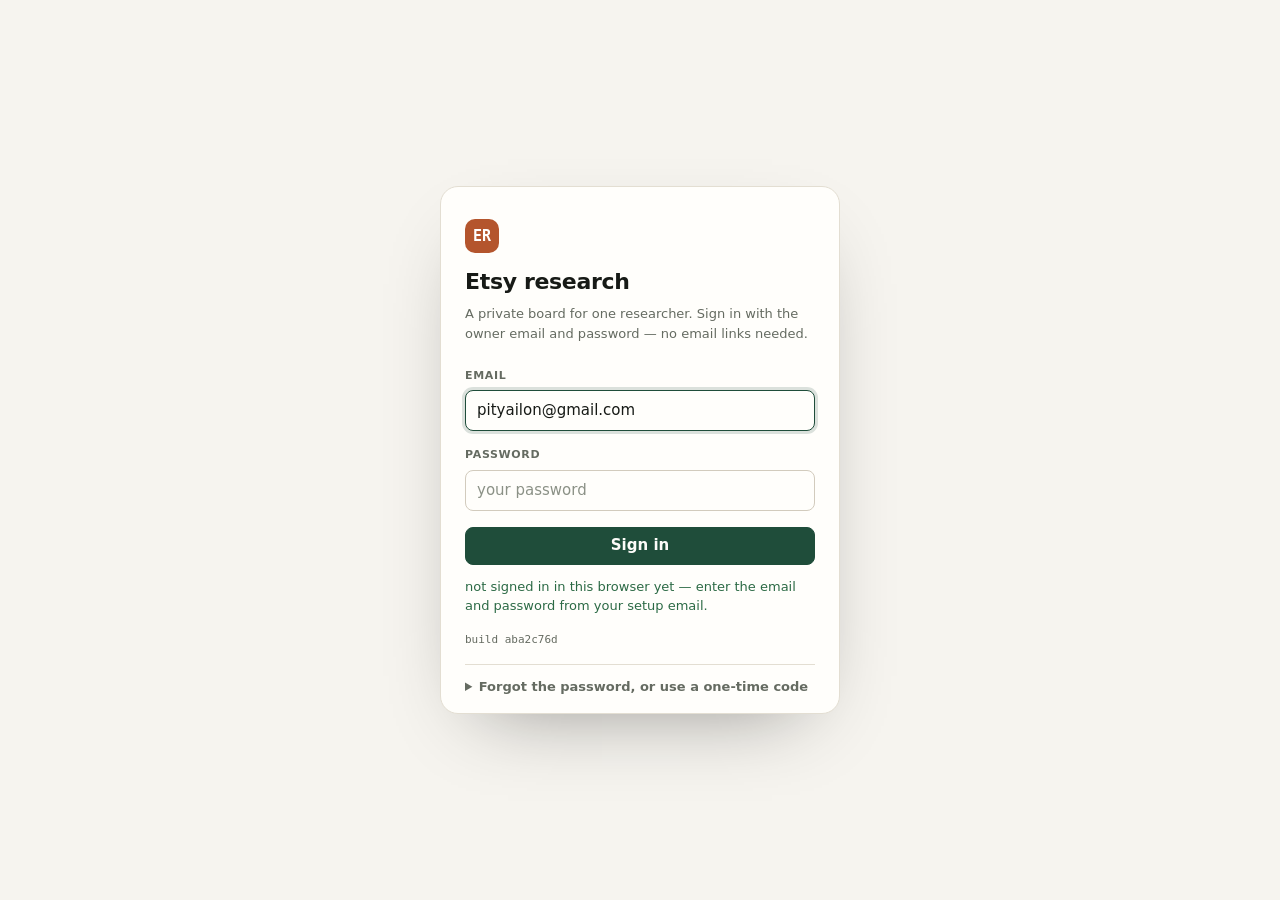
==== commit 41738941: "pages: publish the Etsy research board" ====
--- a/index.html
+++ b/index.html
@@ -2,7 +2,7 @@
 <html lang="en">
 <head>
 <meta charset="utf-8">
-<meta name="build" content="3cb850e2">
+<meta name="build" content="aba2c76d">
 <script>
   // Record failures before app.js runs: without this a thrown boot() looks
   // exactly like "signed in but the board never appeared".
@@ -21,7 +21,7 @@
 <title>Etsy research — a private board for picking niches</title>
 <meta name="description" content="What Etsy sells for each keyword: prices, favourite counts, seller strength and how the search results move over time.">
 <meta name="color-scheme" content="light dark">
-<link rel="stylesheet" href="./styles.css?v=f08a463a">
+<link rel="stylesheet" href="./styles.css?v=2c729a61">
 <link rel="icon" href="data:image/svg+xml,<svg xmlns='http://www.w3.org/2000/svg' viewBox='0 0 100 100'><rect width='100' height='100' rx='22' fill='%23b4552d'/><text x='50' y='68' font-family='system-ui' font-size='54' font-weight='600' text-anchor='middle' fill='%23fff'>E</text></svg>">
 </head>
 <body data-auth="pending">
@@ -130,6 +130,265 @@
         <dd>Share of listings created in the last three months. High means Etsy is still letting newcomers in.</dd>
       </div>
     </dl>
+  </section>
+
+  <!-- ── signals ───────────────────────────────────────────────────────── -->
+  <section class="card-block" id="signals" aria-labelledby="signals-title">
+    <div class="block-head split">
+      <div>
+        <h2 id="signals-title">Signals</h2>
+        <div class="title-row"><h3>Where a new design can still win</h3></div>
+        <p class="block-sub">
+          Everything below is derived from data already stored — publish dates, favourite counts,
+          search rank — so it costs no extra page loads. Favourites stand in for sales: Etsy
+          publishes no sold counts, and a favourite is the closest public sign of intent to buy.
+        </p>
+      </div>
+      <div class="field">
+        <label for="sig-kw">Focus keyword</label>
+        <select id="sig-kw"></select>
+      </div>
+    </div>
+
+    <div class="table-wrap">
+      <table class="data">
+        <thead>
+          <tr>
+            <th scope="col">Keyword</th>
+            <th scope="col">Entry score</th>
+            <th scope="col">Sample</th>
+            <th scope="col">Median price</th>
+            <th scope="col">Top 10% favourites</th>
+            <th scope="col">Weak sellers</th>
+            <th scope="col">New in top 30</th>
+            <th scope="col">Shop HHI</th>
+          </tr>
+        </thead>
+        <tbody id="entry-body"></tbody>
+      </table>
+    </div>
+
+    <dl class="legend">
+      <div>
+        <dt>Entry score</dt>
+        <dd>0–100. How weak the sellers are, how often new listings break into the top 30, how
+          spread out the shops are, and how much demand the winners show — combined. Higher means
+          an easier market to enter.</dd>
+      </div>
+      <div>
+        <dt>New in top 30</dt>
+        <dd>Share of the first 30 results published in the last 90 days. This single number decides
+          whether a new shop can rank at all.</dd>
+      </div>
+      <div>
+        <dt>Shop HHI</dt>
+        <dd>How concentrated the market is across shops. Near 0 means hundreds of small sellers;
+          above 0.25 means a handful of shops own the results.</dd>
+      </div>
+    </dl>
+
+    <div class="signal-grid">
+      <div>
+        <h3 class="sub-head">Do new listings reach the top?</h3>
+        <p class="panel-sub">
+          Every listing in the sample, bucketed by age, with the share of each bucket that appeared
+          in the first 20 results. If the 0–7 day row is near zero for a keyword, that market is
+          closed to newcomers.
+        </p>
+        <div class="table-wrap">
+          <table class="data compact">
+            <thead>
+              <tr>
+                <th scope="col">Age</th>
+                <th scope="col">Top-20 share</th>
+                <th scope="col">Median favourites/day</th>
+                <th scope="col">Listings</th>
+              </tr>
+            </thead>
+            <tbody id="cohort-body"></tbody>
+          </table>
+        </div>
+      </div>
+      <div>
+        <h3 class="sub-head">Launch curve</h3>
+        <p class="panel-sub">
+          Median favourites per day, grouped by the week a listing was published. A flat line means
+          age barely matters; a falling line means the niche rewards whatever is newest.
+        </p>
+        <div class="curve" id="curve-body" role="img" aria-label="Favourites per day by publication week"></div>
+      </div>
+    </div>
+
+    <h3 class="sub-head">Fastest movers</h3>
+    <p class="panel-sub">
+      Listings under 90 days old, ranked by favourites gained per day since publication — the
+      closest thing to “what is working right now”.
+    </p>
+    <ol class="movers" id="movers-body"></ol>
+
+    <h3 class="sub-head">Title language that wins</h3>
+    <p class="panel-sub">
+      Words and two-word phrases taken from titles, ranked by the median favourites of the listings
+      that use them. It answers a narrow question: which words keep showing up on the listings that
+      get saved?
+    </p>
+    <div class="table-wrap">
+      <table class="data compact">
+        <thead>
+          <tr>
+            <th scope="col">Phrase</th>
+            <th scope="col">Listings</th>
+            <th scope="col">Median favourites</th>
+            <th scope="col">Top 10%</th>
+            <th scope="col">Median price</th>
+            <th scope="col">New (30 d)</th>
+          </tr>
+        </thead>
+        <tbody id="phrase-body"></tbody>
+      </table>
+    </div>
+    <p class="note">
+      A phrase needs at least three listings in the sample to appear — a word used once by one huge
+      listing is noise, not a pattern.
+    </p>
+  </section>
+
+  <!-- ── design briefs ────────────────────────────────────────────────── -->
+  <section class="card-block" id="briefs" aria-labelledby="briefs-title">
+    <div class="block-head split">
+      <div>
+        <h2 id="briefs-title">Design briefs</h2>
+        <div class="title-row"><h3>What to design next, and what the winners look like</h3></div>
+        <p class="block-sub">
+          Every shirt is filed into one buyer-identity niche by its title. A niche scores high when
+          its winners show real demand but the niche is not yet saturated. Click a row to see the
+          six best-performing designs inside it.
+        </p>
+      </div>
+      <div class="field">
+        <label for="db-kw">Keyword</label>
+        <select id="db-kw"></select>
+      </div>
+    </div>
+
+    <div class="table-wrap">
+      <table class="data" id="brief-table">
+        <thead>
+          <tr>
+            <th scope="col">Niche</th>
+            <th scope="col">Opportunity</th>
+            <th scope="col">Listings</th>
+            <th scope="col">Median favourites</th>
+            <th scope="col">Top 10%</th>
+            <th scope="col">Median price</th>
+            <th scope="col">Shops</th>
+            <th scope="col">New (90 d)</th>
+          </tr>
+        </thead>
+        <tbody id="brief-body"></tbody>
+      </table>
+    </div>
+    <p class="note" id="brief-note">
+      Opportunity combines demand (the favourites a top-10% listing in this niche has), how open the
+      niche is (fewer listings and shops score higher) and freshness — then shrinks towards zero
+      below 30 listings, so one viral shirt cannot invent a niche.
+    </p>
+
+    <h3 class="sub-head" id="designs-head">Designs in this niche</h3>
+    <p class="panel-sub">
+      The six most-favourited shirts in the selected niche. Read the idea, the phrasing and the
+      typography — the point is your own version of a concept that already works, never a copy.
+    </p>
+    <div class="design-grid" id="design-grid"></div>
+
+    <h3 class="sub-head">What the winners are printed on</h3>
+    <p class="panel-sub">
+      Blank and print method, read from the descriptions of the shirts this crawler has seen. This
+      is the cost-and-margin half of the decision, not the design half.
+    </p>
+    <div class="table-wrap">
+      <table class="data compact">
+        <thead>
+          <tr>
+            <th scope="col">Blank / method</th>
+            <th scope="col">Share of shirts</th>
+            <th scope="col">Median favourites</th>
+          </tr>
+        </thead>
+        <tbody id="production-body"></tbody>
+      </table>
+    </div>
+  </section>
+
+  <!-- ── design library ─────────────────────────────────────────────────── -->
+  <section class="card-block" id="library" aria-labelledby="library-title">
+    <div class="block-head split">
+      <div>
+        <h2 id="library-title">Design library</h2>
+        <div class="title-row"><h3>Every design read off the artwork — phrase, composition, palette</h3></div>
+        <p class="block-sub">
+          The crawler stores what Etsy says about a listing. This panel reads the picture: the phrase
+          printed on the shirt (OCR), whether the design is text-only or text plus artwork, the
+          background treatment, and the dominant colours. Filter it, read the phrases, then make your
+          own version — inspiration, never a copy.
+        </p>
+      </div>
+      <div class="field">
+        <label for="lib-kw">Keyword</label>
+        <select id="lib-kw"></select>
+      </div>
+    </div>
+
+    <div class="toolbar lib-toolbar">
+      <div class="field">
+        <label for="lib-niche">Niche</label>
+        <select id="lib-niche"></select>
+      </div>
+      <div class="field">
+        <label for="lib-bg">Background</label>
+        <select id="lib-bg">
+          <option value="all">Any</option>
+          <option value="solid">Solid</option>
+          <option value="striped">Striped</option>
+          <option value="gradient">Gradient</option>
+          <option value="photo">Photo / mockup</option>
+        </select>
+      </div>
+      <div class="field">
+        <label for="lib-only">Show</label>
+        <select id="lib-only">
+          <option value="all">All designs</option>
+          <option value="text">With a readable phrase</option>
+          <option value="proven">Bestseller or star seller</option>
+        </select>
+      </div>
+      <button id="lib-csv" class="btn ghost" type="button">Download CSV</button>
+    </div>
+
+    <p class="note" id="lib-count">Loading the library…</p>
+    <div class="lib-grid" id="lib-grid"></div>
+
+    <h3 class="sub-head">Validated phrases</h3>
+    <p class="panel-sub">
+      The same words on more than one shirt. Several sellers arriving at the same phrase
+      independently is the closest thing to proof that an idea sells — this is the pattern half of
+      the research, before you reimagine it for your own niche.
+    </p>
+    <div class="table-wrap">
+      <table class="data compact">
+        <thead>
+          <tr>
+            <th scope="col">Phrase</th>
+            <th scope="col">Shirts</th>
+            <th scope="col">Shops</th>
+            <th scope="col">Demand</th>
+            <th scope="col">Niches it spans</th>
+            <th scope="col">Median price</th>
+          </tr>
+        </thead>
+        <tbody id="pat-body"></tbody>
+      </table>
+    </div>
   </section>
 
   <!-- ── listings ──────────────────────────────────────────────────────── -->
@@ -370,7 +629,7 @@
       window.__BUILD = ver || '';
       // same reason as the scripts: a content-hashed href defeats the 10-minute
       // cache even when the shell itself is stale
-      var css = document.querySelector('link[href*="./styles.css?v=f08a463a"]');
+      var css = document.querySelector('link[href*="./styles.css?v=2c729a61"]');
       if (css && ver) css.href = './styles.css?v=' + ver;
       return load('config.js', ver).then(function () { return load('app.js', ver); });
     }
--- a/styles.css
+++ b/styles.css
@@ -683,3 +683,167 @@
   .card:hover { transform: none; }
   .card:hover .thumb img { transform: none; }
 }
+
+/* ── signals ────────────────────────────────────────────────────────────────
+   The strategic half of the board: is this market open, and what do the
+   listings that are winning look like. Same rules as everywhere else — numbers
+   carry the meaning, colour only reinforces it.
+   ──────────────────────────────────────────────────────────────────────────── */
+.block-head.split {
+  display: flex; gap: var(--s-5); justify-content: space-between;
+  align-items: flex-start; flex-wrap: wrap;
+}
+.block-head.split .field { min-width: 190px; }
+
+.sub-head {
+  font-size: var(--t-sm); font-weight: 650; letter-spacing: .01em;
+  color: var(--ink); margin: var(--s-6) 0 4px;
+}
+.signal-grid + .sub-head { margin-top: var(--s-7); }
+.panel-sub { font-size: var(--t-sm); line-height: 1.5; color: var(--muted); margin: 0 0 var(--s-3); max-width: 66ch; }
+
+.signal-grid { display: grid; grid-template-columns: 1fr 1fr; gap: var(--s-6); margin-top: var(--s-5); }
+.signal-grid > div { min-width: 0; }
+.signal-grid .sub-head { margin-top: var(--s-4); }
+
+/* entry score: a number you can compare down the column, not a gauge */
+.score { display: inline-flex; align-items: center; gap: 8px; min-width: 104px; justify-content: flex-end; }
+.score i {
+  position: relative; flex: 1; height: 6px; min-width: 52px; border-radius: 3px;
+  background: var(--surface-3); overflow: hidden;
+}
+.score i b { position: absolute; inset: 0 auto 0 0; border-radius: 3px; background: var(--muted-2); }
+.score.high i b { background: var(--up); }
+.score.low i b { background: var(--warn); }
+.score .pct { font-variant-numeric: tabular-nums; font-size: var(--t-sm); min-width: 20px; text-align: right; }
+
+table.data tbody tr.focus-row td { background: color-mix(in oklab, var(--brand) 6%, transparent); }
+table.data.compact td { padding: 9px 12px; font-size: var(--t-sm); }
+
+/* launch curve: bars from a shared baseline, peak labelled */
+.curve {
+  display: flex; align-items: stretch; gap: 5px;
+  height: 156px; padding-top: 4px; border-bottom: 1px solid var(--line-strong);
+}
+.curve-col { flex: 1; min-width: 0; display: flex; flex-direction: column; gap: 3px; align-items: center; }
+.curve-bar { flex: 1; width: 100%; display: flex; align-items: flex-end; justify-content: center; }
+.curve-bar i {
+  display: block; width: 100%; max-width: 28px; border-radius: 4px 4px 0 0;
+  background: linear-gradient(var(--brand-soft), var(--brand));
+}
+.curve-val { font-size: 9.5px; color: var(--muted); font-variant-numeric: tabular-nums; }
+.curve-week {
+  font-size: 9.5px; color: var(--muted-2); white-space: nowrap;
+  overflow: hidden; text-overflow: ellipsis; max-width: 100%; padding-top: 3px;
+}
+
+/* fastest movers: a ranked list, because the order *is* the finding */
+.movers { list-style: none; margin: var(--s-2) 0 var(--s-2); padding: 0; border-top: 1px solid var(--line); }
+.mover {
+  display: grid; grid-template-columns: 26px 1fr auto; gap: var(--s-3);
+  align-items: center; padding: 10px 0; border-bottom: 1px solid var(--line);
+}
+.mover .rank { font-size: var(--t-sm); color: var(--muted-2); text-align: right; font-variant-numeric: tabular-nums; }
+.mover-main { min-width: 0; }
+.mover-main a {
+  display: block; font-size: var(--t-base); font-weight: 550; color: var(--ink);
+  text-decoration: none; overflow: hidden; text-overflow: ellipsis; white-space: nowrap;
+}
+.mover-main a:hover { text-decoration: underline; text-decoration-color: var(--brand); }
+.mover-meta { display: flex; flex-wrap: wrap; gap: 3px 12px; margin-top: 3px; font-size: var(--t-xs); color: var(--muted); }
+.mover-rate { text-align: right; }
+.mover-rate b { display: block; font-size: var(--t-md); color: var(--up); font-variant-numeric: tabular-nums; }
+.mover-rate span { font-size: 10px; letter-spacing: .06em; text-transform: uppercase; color: var(--muted); }
+
+@media (max-width: 860px) {
+  .signal-grid { grid-template-columns: 1fr; gap: var(--s-5); }
+  .signal-grid + .sub-head { margin-top: var(--s-6); }
+}
+@media (max-width: 640px) {
+  .block-head.split { gap: var(--s-3); }
+  .block-head.split .field { width: 100%; }
+  .mover { grid-template-columns: 22px 1fr; }
+  .mover-rate { grid-column: 2; text-align: left; display: flex; align-items: baseline; gap: 5px; }
+  .mover-rate b { font-size: var(--t-sm); }
+  .curve { height: 132px; }
+  .curve-week { font-size: 8.5px; }
+}
+
+/* ── design briefs ──────────────────────────────────────────────────────────
+   The one place on the board with pictures. A niche is judged by eye in one
+   screen: six winners, their favourites, their price. Everything else stays
+   numeric.
+   ──────────────────────────────────────────────────────────────────────────── */
+#brief-table tbody tr[data-niche] { cursor: pointer; }
+#brief-table tbody tr[data-niche]:focus-visible { outline: 2px solid var(--accent); outline-offset: -2px; }
+
+.design-grid {
+  display: grid; grid-template-columns: repeat(3, minmax(0, 1fr));
+  gap: var(--s-4); margin: var(--s-3) 0 var(--s-2);
+}
+.design-card {
+  display: flex; flex-direction: column; gap: 6px; min-width: 0;
+  text-decoration: none; color: var(--ink);
+  background: var(--surface); border: 1px solid var(--line);
+  border-radius: var(--r); overflow: hidden; padding-bottom: 10px;
+  transition: border-color .12s ease, transform .12s ease;
+}
+.design-card:hover { border-color: var(--line-strong); transform: translateY(-1px); }
+.design-img { display: block; aspect-ratio: 4 / 5; background: var(--surface-2); overflow: hidden; }
+.design-img img { width: 100%; height: 100%; object-fit: cover; display: block; }
+.design-meta {
+  display: flex; align-items: baseline; gap: 4px; padding: 0 10px;
+  font-size: var(--t-xs); color: var(--muted); font-variant-numeric: tabular-nums;
+}
+.design-meta b { font-size: var(--t-sm); color: var(--ink); font-weight: 650; }
+.design-meta .sep { color: var(--muted-2); }
+.design-title {
+  padding: 0 10px; font-size: var(--t-xs); line-height: 1.35; color: var(--ink-2);
+  display: -webkit-box; -webkit-line-clamp: 3; -webkit-box-orient: vertical; overflow: hidden;
+}
+
+@media (max-width: 860px) { .design-grid { grid-template-columns: repeat(2, minmax(0, 1fr)); } }
+@media (max-width: 360px) { .design-grid { grid-template-columns: 1fr; } }
+
+/* ── design library ────────────────────────────────────────────────────────
+ * A wall of designs, not a table: the decision ("would I make this?") is visual.
+ * Every card keeps a fixed 4/5 image box so the grid stays even while the 570 px
+ * thumbnails stream in lazily. */
+.lib-toolbar { flex-wrap: wrap; gap: 10px; align-items: flex-end; margin-bottom: 10px; }
+.lib-grid {
+  display: grid; grid-template-columns: repeat(auto-fill, minmax(216px, 1fr));
+  gap: 14px; margin: 6px 0 8px;
+}
+.lib-card {
+  display: flex; flex-direction: column; overflow: hidden;
+  border: 1px solid var(--border); border-radius: 12px; background: var(--card);
+  text-decoration: none; color: inherit; transition: border-color .12s, transform .12s;
+}
+.lib-card:hover { border-color: var(--accent); transform: translateY(-1px); }
+.lib-img { position: relative; display: block; aspect-ratio: 4 / 5; background: var(--border); overflow: hidden; }
+.lib-img img { width: 100%; height: 100%; object-fit: cover; display: block; }
+.lib-rank {
+  position: absolute; top: 6px; left: 6px; padding: 1px 6px; border-radius: 999px;
+  background: rgba(0,0,0,.62); color: #fff; font-size: 11px; font-variant-numeric: tabular-nums;
+}
+.lib-body { display: flex; flex-direction: column; gap: 5px; padding: 9px 10px 11px; }
+.lib-phrase {
+  font-size: 14px; font-weight: 700; line-height: 1.25; font-family: var(--font-display, inherit);
+  display: -webkit-box; -webkit-line-clamp: 2; -webkit-box-orient: vertical; overflow: hidden;
+}
+.lib-phrase.quiet { font-weight: 500; color: var(--muted); font-size: 12px; }
+.lib-title {
+  font-size: 11.5px; color: var(--muted); line-height: 1.35;
+  display: -webkit-box; -webkit-line-clamp: 2; -webkit-box-orient: vertical; overflow: hidden;
+}
+.lib-meta { display: flex; flex-wrap: wrap; gap: 2px 8px; font-size: 11.5px; color: var(--muted); font-variant-numeric: tabular-nums; }
+.lib-demand b { color: var(--foreground); }
+.lib-tags, .lib-badges { display: flex; flex-wrap: wrap; gap: 4px; align-items: center; }
+.lib-colours { display: inline-flex; gap: 3px; margin-left: 2px; }
+.swatch { width: 11px; height: 11px; border-radius: 3px; border: 1px solid rgba(0,0,0,.18); display: inline-block; }
+.chip.hot { border-color: var(--accent); color: var(--accent); }
+@media (max-width: 640px) {
+  .lib-grid { grid-template-columns: repeat(2, 1fr); gap: 9px; }
+  .lib-phrase { font-size: 12.5px; }
+  .lib-title { display: none; }
+}
